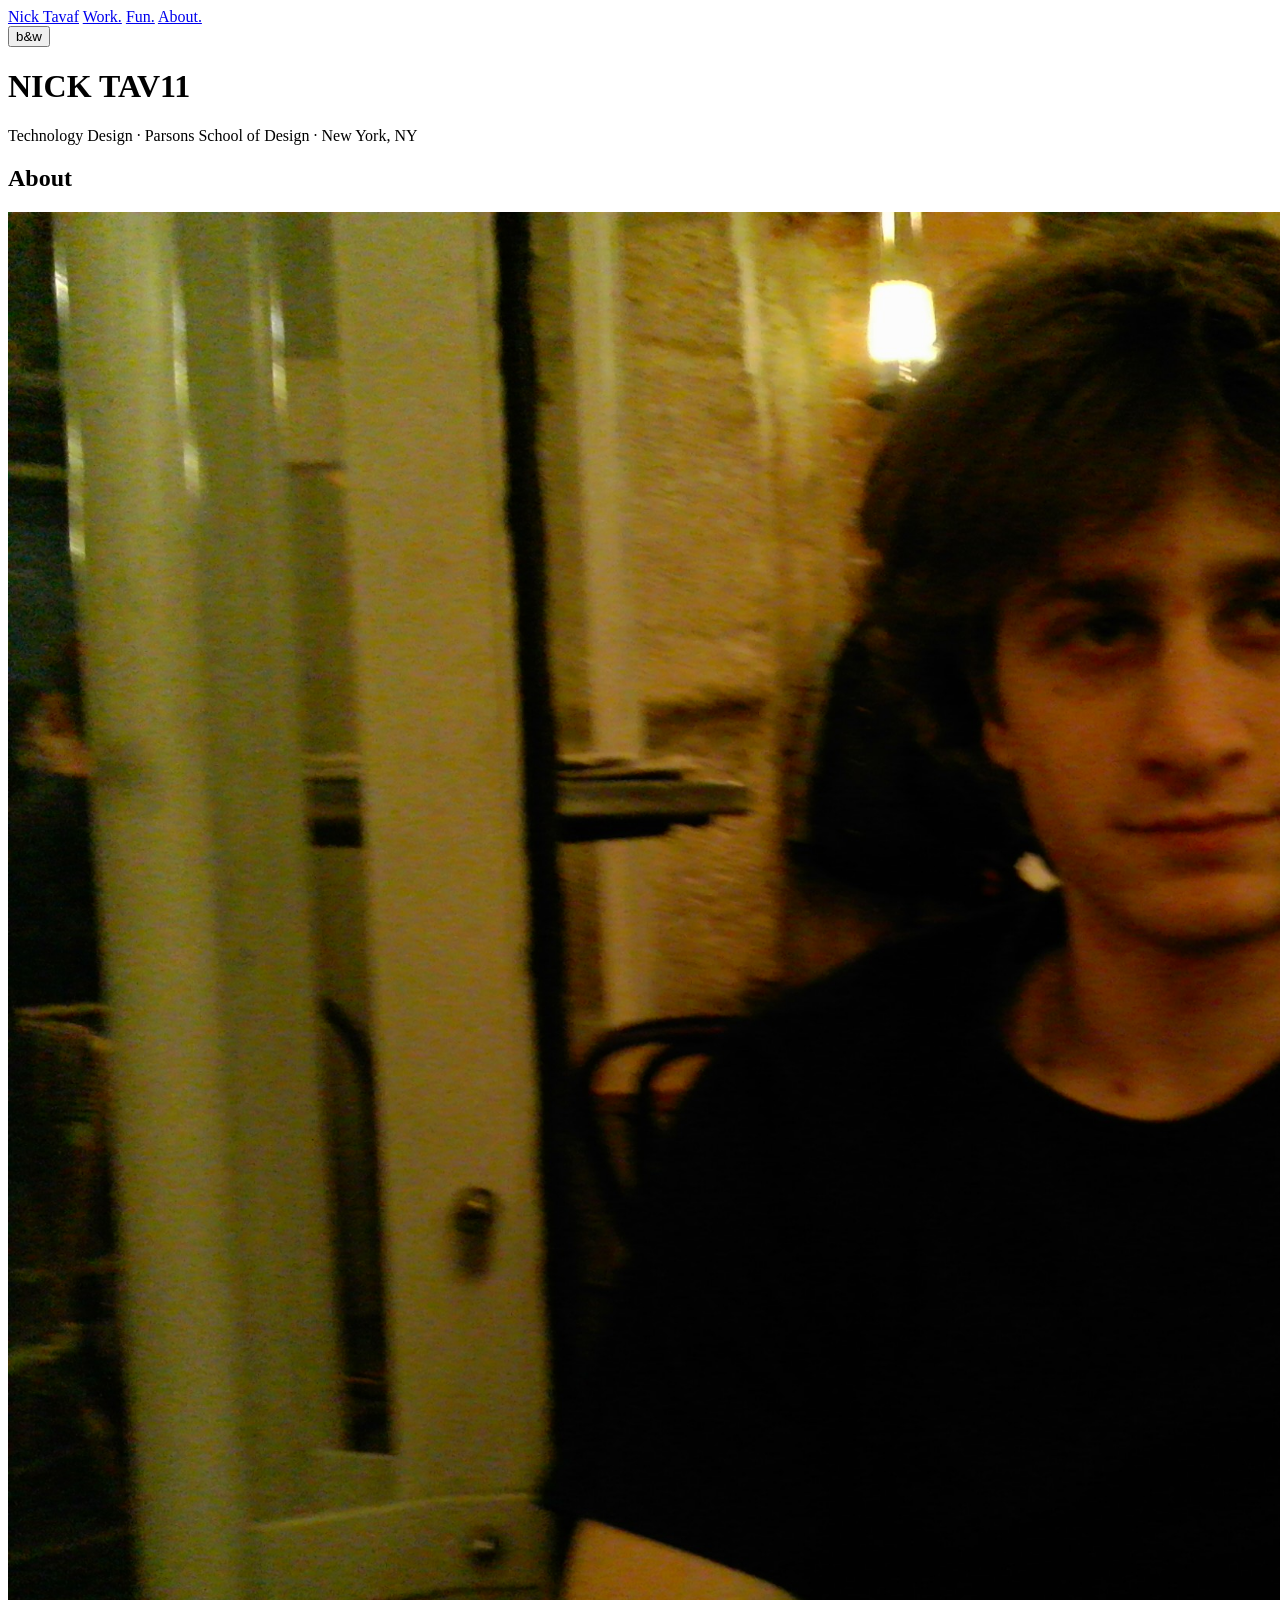
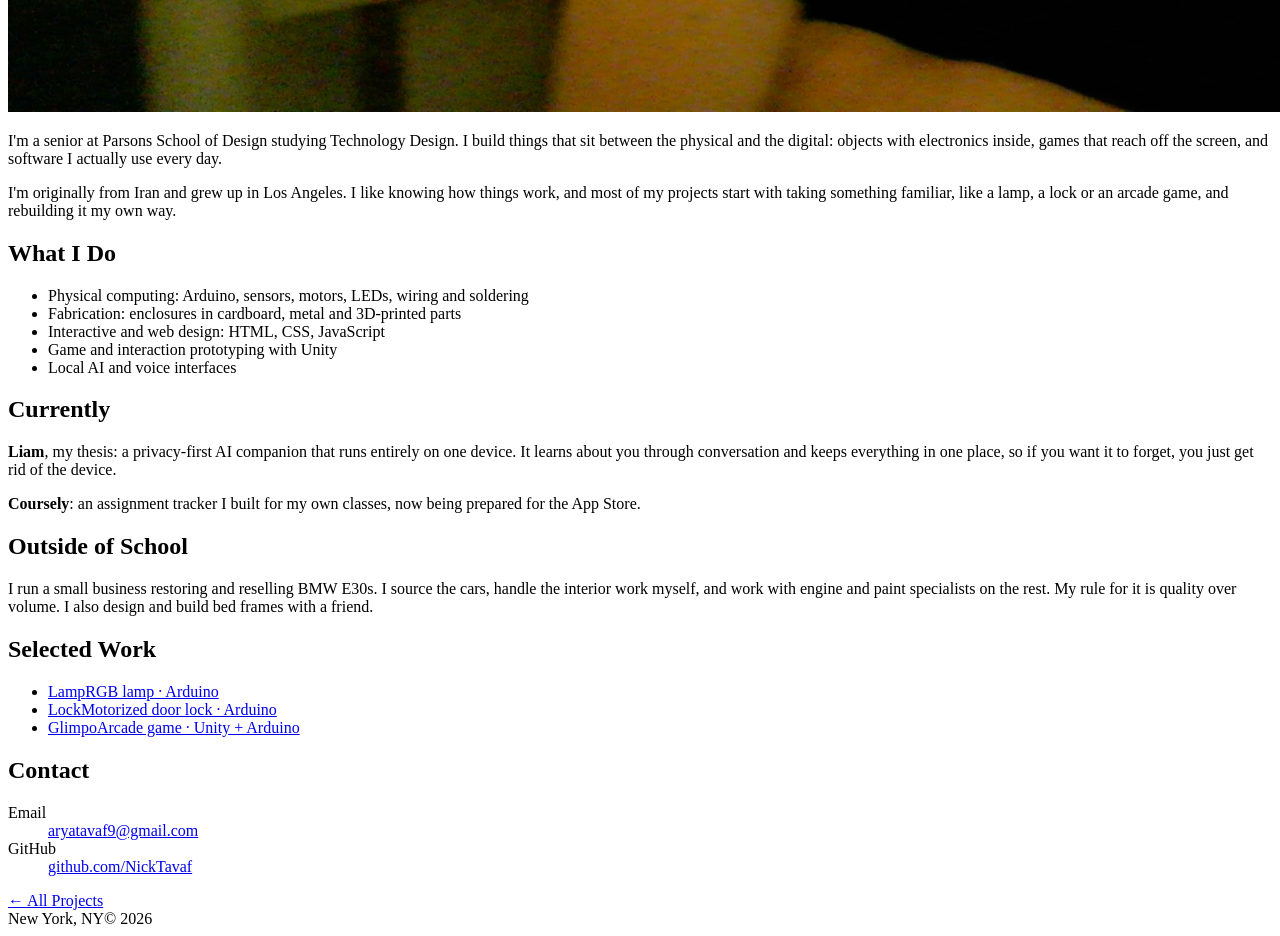
==== bio.html @ 72d92fdf "Post" ====
<!DOCTYPE html>
<html lang="en">
<head>
<meta charset="UTF-8">
<meta name="viewport" content="width=device-width, initial-scale=1.0">
<title>Nick Tavaf — About</title>
<link rel="stylesheet" href="css/project.css">
<link rel="stylesheet" href="css/bio.css">
</head>
<body>
<nav>
  <div class="group">
    <a href="index.html" data-s>Nick Tavaf</a>
    <a href="index.html" data-s>Work.</a>
    <a href="#" data-s>Fun.</a>
    <a href="bio.html" data-s>About.</a>
  </div>
  <div class="group"><button id="toggleBtn" type="button" data-s>b&amp;w</button></div>
</nav>

<main>
  <h1 class="title" id="title" aria-label="Nick Tavaf">NICK TAVAF</h1>
  <p class="sub">Technology Design · Parsons School of Design · New York, NY</p>

  <section>
    <h2>About</h2>
    <div class="about">
      <img class="me" src="images/ImageOfMe.JPG" alt="Nick Tavaf" width="2000" height="1500">
      <div class="about-text">
        <p>I'm a senior at Parsons School of Design studying Technology Design. I build things that sit between the physical and the digital: objects with electronics inside, games that reach off the screen, and software I actually use every day.</p>
        <p>I'm originally from Iran and grew up in Los Angeles. I like knowing how things work, and most of my projects start with taking something familiar, like a lamp, a lock or an arcade game, and rebuilding it my own way.</p>
      </div>
    </div>
  </section>

  <section>
    <h2>What I Do</h2>
    <ul class="tech">
      <li>Physical computing: Arduino, sensors, motors, LEDs, wiring and soldering</li>
      <li>Fabrication: enclosures in cardboard, metal and 3D-printed parts</li>
      <li>Interactive and web design: HTML, CSS, JavaScript</li>
      <li>Game and interaction prototyping with Unity</li>
      <li>Local AI and voice interfaces</li>
    </ul>
  </section>

  <section>
    <h2>Currently</h2>
    <p><strong>Liam</strong>, my thesis: a privacy-first AI companion that runs entirely on one device. It learns about you through conversation and keeps everything in one place, so if you want it to forget, you just get rid of the device.</p>
    <p><strong>Coursely</strong>: an assignment tracker I built for my own classes, now being prepared for the App Store.</p>
  </section>

  <section>
    <h2>Outside of School</h2>
    <p>I run a small business restoring and reselling BMW E30s. I source the cars, handle the interior work myself, and work with engine and paint specialists on the rest. My rule for it is quality over volume. I also design and build bed frames with a friend.</p>
  </section>

  <section>
    <h2>Selected Work</h2>
    <ul class="work">
      <li><a href="lamp.html"><span>Lamp</span><span class="what">RGB lamp · Arduino</span></a></li>
      <li><a href="lock.html"><span>Lock</span><span class="what">Motorized door lock · Arduino</span></a></li>
      <li><a href="glimpo.html"><span>Glimpo</span><span class="what">Arcade game · Unity + Arduino</span></a></li>
    </ul>
  </section>

  <section>
    <h2>Contact</h2>
    <dl class="contact">
      <dt>Email</dt><dd><a href="mailto:aryatavaf9@gmail.com">aryatavaf9@gmail.com</a></dd>
      <dt>GitHub</dt><dd><a href="https://github.com/NickTavaf" target="_blank" rel="noopener">github.com/NickTavaf</a></dd>
    </dl>
  </section>

  <div class="pager">
    <a href="index.html">← All Projects</a>
    <span></span>
  </div>
</main>

<footer><span data-s>New York, NY</span><span data-s>© 2026</span></footer>

<div class="lb" id="lb" hidden><img id="lbImg" alt=""></div>
<script src="project.js"></script>
</body>
</html>
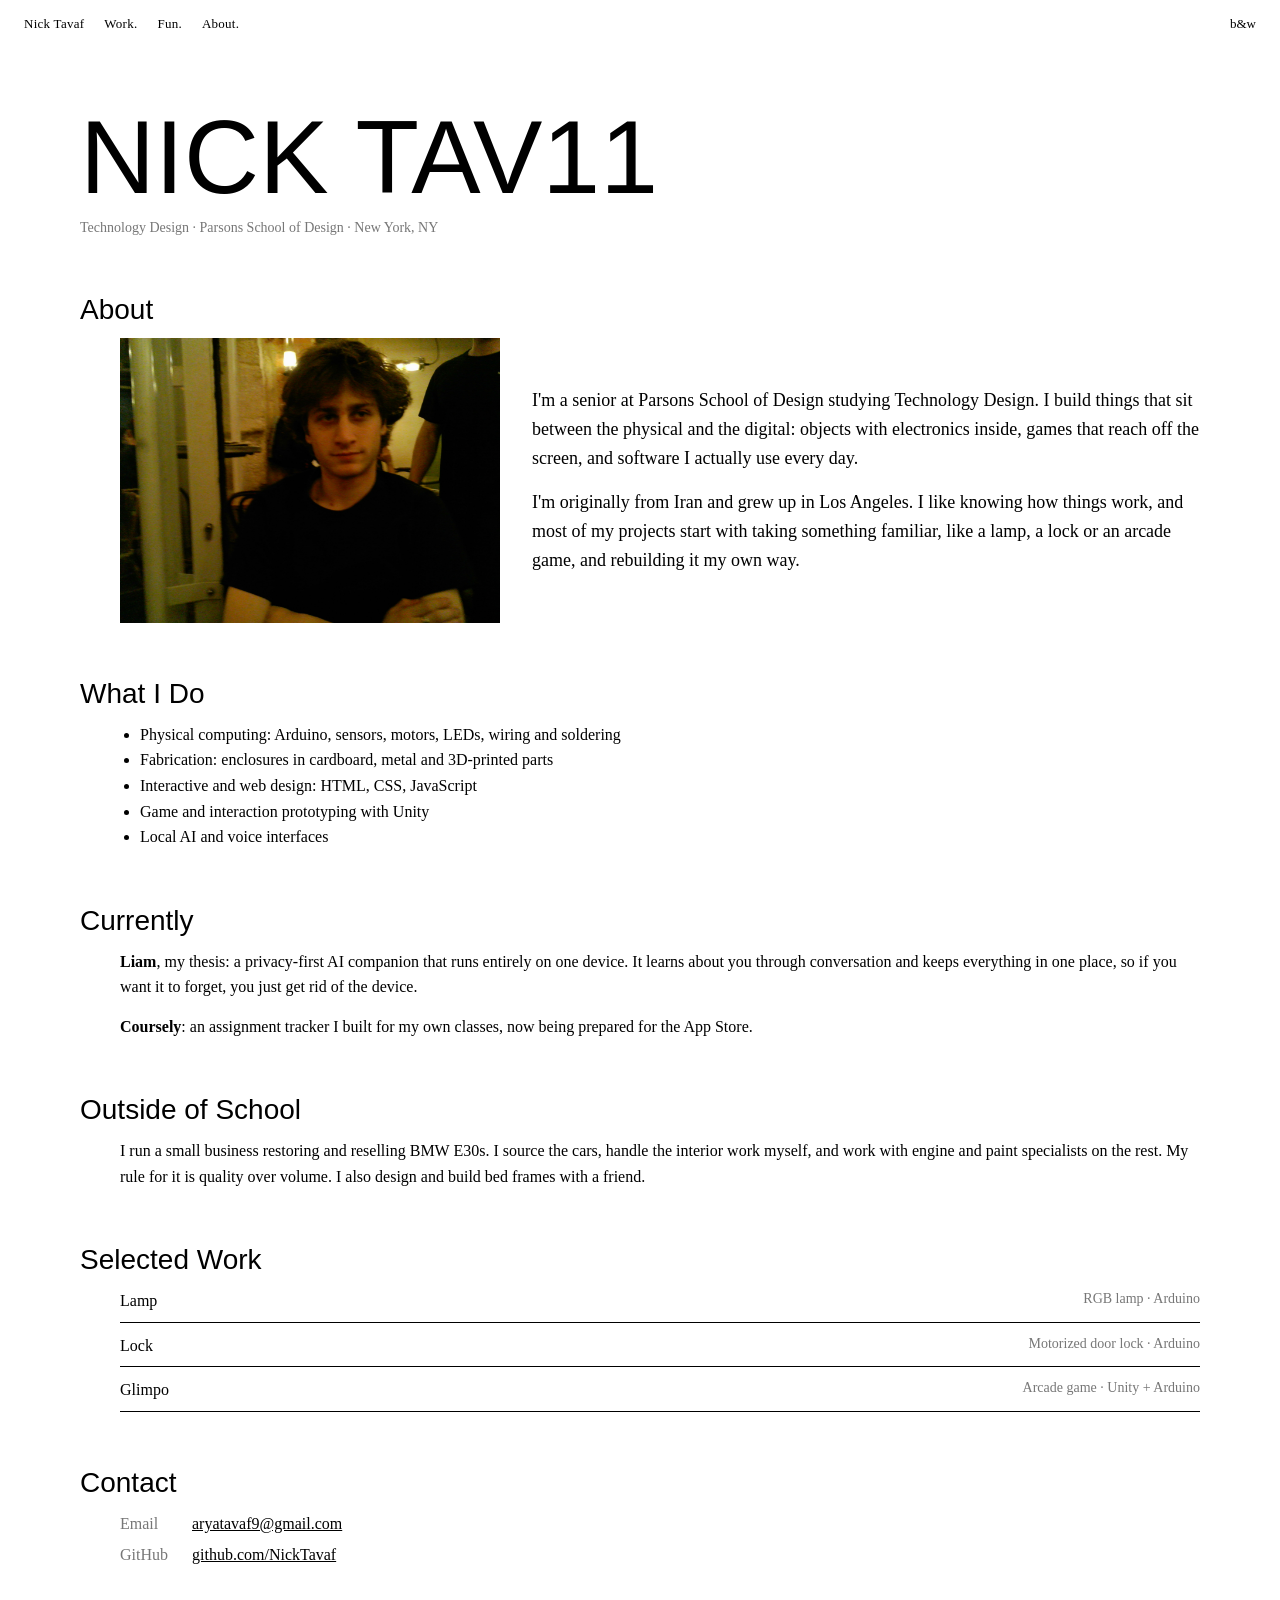
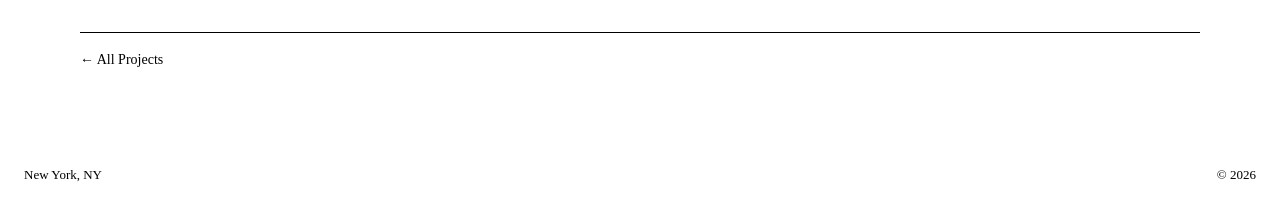
==== commit 7ba9c356: "fun page added" ====
--- a/bio.html
+++ b/bio.html
@@ -12,7 +12,7 @@
   <div class="group">
     <a href="index.html" data-s>Nick Tavaf</a>
     <a href="index.html" data-s>Work.</a>
-    <a href="#" data-s>Fun.</a>
+    <a href="#" data-s data-fun>Fun.</a>
     <a href="bio.html" data-s>About.</a>
   </div>
   <div class="group"><button id="toggleBtn" type="button" data-s>b&amp;w</button></div>
@@ -82,5 +82,6 @@
 
 <div class="lb" id="lb" hidden><img id="lbImg" alt=""></div>
 <script src="project.js"></script>
+<script src="fun.js"></script>
 </body>
-</html>+</html>
--- a/css/project.css
+++ b/css/project.css
@@ -0,0 +1,84 @@
+/* project.css: shared by every project page and the bio page.
+   Page-specific bits live in lamp.css, lock.css, glimpo.css, bio.css. */
+
+/* Layout: one centered column, stacked top to bottom. Section headings sit at the left edge; their text is indented like a tab. */
+:root {
+  --bg: #ffffff;
+  --fg: #000000;
+  --muted: #777777;
+  --panel: #f2f2f2;
+  --display: Impact, 'Arial Narrow', sans-serif;
+  --body: 'Times New Roman', Times, serif;
+  --mono: ui-monospace, 'SF Mono', Menlo, Consolas, monospace;
+}
+@media (prefers-color-scheme: dark) {
+  :root:not([data-theme="light"]) { --bg:#000; --fg:#fff; --muted:#888; --panel:#111; color-scheme: dark; }
+}
+:root[data-theme="dark"] { --bg:#000; --fg:#fff; --muted:#888; --panel:#111; color-scheme: dark; }
+
+*, *::before, *::after { box-sizing: border-box; margin: 0; padding: 0; }
+html, body { background: var(--bg); color: var(--fg); }
+body {
+  font-family: var(--body); font-size: 16px; line-height: 1.6;
+  padding-left: max(24px, env(safe-area-inset-left, 0px));
+  padding-right: max(24px, env(safe-area-inset-right, 0px));
+  transition: background .3s, color .3s;
+}
+a { color: inherit; }
+img { display: block; max-width: 100%; height: auto; }
+[hidden] { display: none !important; }
+:focus-visible { outline: 1px solid var(--fg); outline-offset: 3px; }
+
+/* NAV — matches index.html */
+nav { display: flex; justify-content: space-between; align-items: center; padding-block: 14px; font-size: 13px; letter-spacing: .02em; }
+nav .group { display: flex; gap: 20px; align-items: center; }
+nav a, nav button { font: inherit; color: var(--fg); text-decoration: none; background: none; border: 0; cursor: pointer; }
+nav a:hover, nav button:hover { text-decoration: underline; }
+
+main { max-width: 1120px; margin: 0 auto; padding-block: 56px 80px; }
+
+/* HEADER */
+.title { font-family: var(--display); font-weight: normal; font-size: 104px; line-height: 1; }
+.sub { font-size: 14px; color: var(--muted); margin-top: 8px; }
+.hero { margin-top: 32px; display: flex; justify-content: center; background: var(--panel); }
+.hero img { width: auto; max-height: 520px; }
+.hero video { width: auto; max-width: 100%; max-height: 420px; display: block; }
+
+/* SECTIONS */
+/* section text is indented; the heading pulls back out to the left edge */
+section { margin-top: 56px; padding-left: var(--indent); }
+:root { --indent: 40px; }
+h2 { font-family: var(--display); font-weight: normal; font-size: 28px; line-height: 1.1; margin: 0 0 12px calc(-1 * var(--indent)); }
+section p + p { margin-top: 14px; }
+.pics { display: grid; grid-template-columns: repeat(2, minmax(0, 1fr)); gap: 12px; margin-top: 20px; }
+.pics.one { grid-template-columns: minmax(0, 1fr); max-width: 820px; }
+figure { margin: 0; }
+figure button { display: block; width: 100%; border: 0; padding: 0; background: none; cursor: zoom-in; }
+figure button img { width: auto; max-width: 100%; max-height: 420px; margin: 0 auto; transition: opacity .2s; }
+figure button:hover img { opacity: .85; }
+figcaption { font-size: 13px; color: var(--muted); margin-top: 6px; }
+
+.code { background: var(--panel); max-height: 360px; overflow: auto; margin-top: 16px; }
+.code pre { padding: 16px 20px; font-family: var(--mono); font-size: 12px; line-height: 1.6; }
+
+h3 { font-family: var(--display); font-weight: normal; font-size: 20px; margin-top: 40px; }
+.tech { list-style: disc; padding-left: 20px; margin-top: 8px; }
+
+/* PREV / NEXT */
+.pager { display: flex; justify-content: space-between; gap: 16px; margin-top: 64px; padding-top: 16px; border-top: 1px solid var(--fg); font-size: 14px; }
+.pager a { text-decoration: none; }
+.pager a:hover { text-decoration: underline; }
+
+footer { display: flex; justify-content: space-between; font-size: 13px; padding-block: 14px; }
+
+/* LIGHTBOX */
+.lb { position: fixed; inset: 0; background: rgba(0,0,0,.92); display: flex; align-items: center; justify-content: center; padding: 24px; z-index: 10; cursor: zoom-out; }
+.lb img { max-height: 100%; width: auto; }
+
+@media (max-width: 600px) {
+  main { padding-block: 40px 64px; }
+  .title { font-size: 64px; }
+  :root { --indent: 20px; }
+  .pics { grid-template-columns: minmax(0, 1fr); }
+}
+@media (prefers-reduced-motion: reduce) { * { transition: none !important; } }
--- a/css/bio.css
+++ b/css/bio.css
@@ -0,0 +1,23 @@
+/* bio.css: styles only for the bio page */
+
+/* Selected Work list */
+.work { list-style: none; display: grid; gap: 10px; }
+.work a { display: flex; justify-content: space-between; gap: 16px; border-bottom: 1px solid var(--fg); padding-bottom: 8px; text-decoration: none; }
+.work a:hover span:first-child { text-decoration: underline; }
+.work .what { color: var(--muted); font-size: 14px; text-align: right; }
+
+/* Contact list */
+.contact { display: grid; grid-template-columns: max-content minmax(0, 1fr); gap: 6px 24px; }
+.contact dt { color: var(--muted); }
+.contact dd { overflow-wrap: anywhere; }
+
+/* About: photo beside the text */
+.about { display: grid; grid-template-columns: 380px minmax(0, 1fr); gap: 32px; align-items: center; }
+.me { width: 100%; height: auto; }   /* full photo, no crop, in color */
+.about-text { font-size: 18px; line-height: 1.6; }
+.about-text p + p { margin-top: 16px; }
+@media (max-width: 800px) {
+  .about { grid-template-columns: minmax(0, 1fr); gap: 20px; }
+  .me { max-width: 420px; }
+  .about-text { font-size: 16px; }
+}
